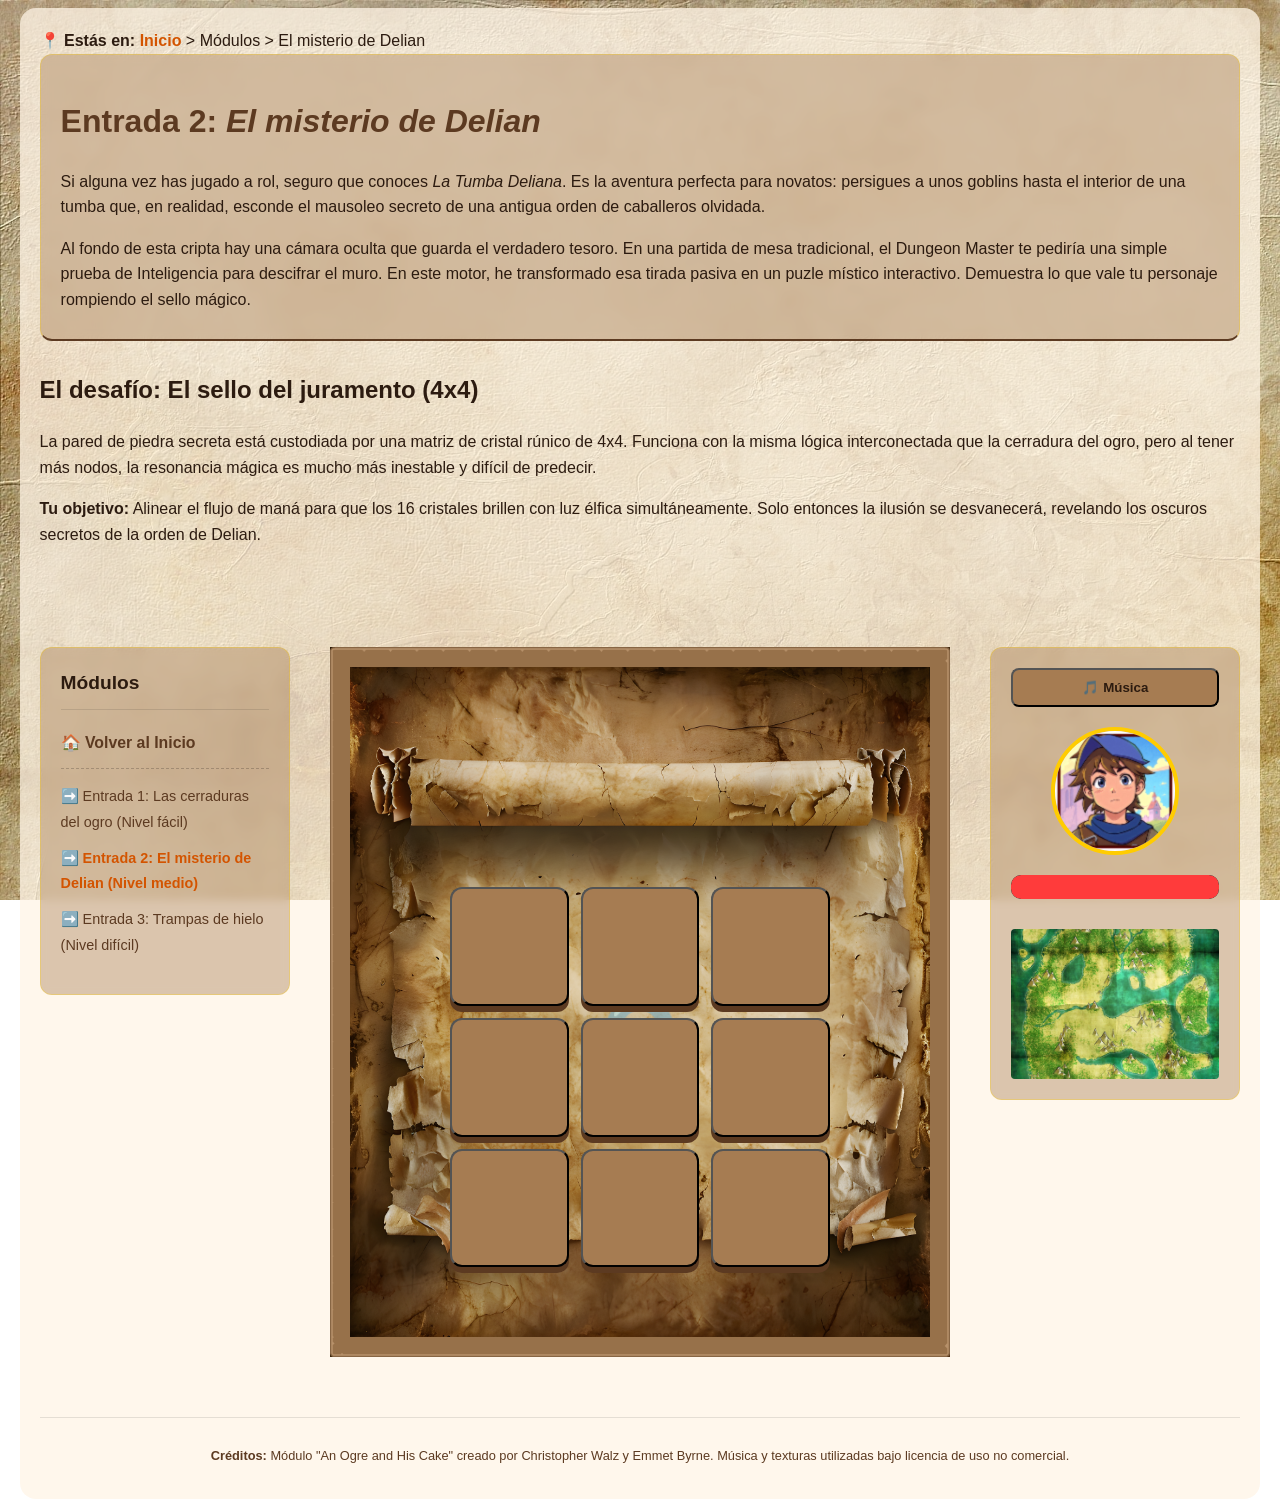
==== delian.html @ 37bf92f7 "Created delian.html and changed description for ogre.html" ====
<!DOCTYPE html>
<html lang="es">
<head>
    <meta charset="UTF-8">
    <meta name="viewport" content="width=device-width, initial-scale=1.0">
    <title>StoryWeaver - An Ogre and His Cake</title>
    <link rel="stylesheet" href="css/styles.css">
</head>
<body class="delian-theme">
    <main class="main-layout">
        
        <!-- HEADER AND TEXT FOR DELIAN.HTML -->
        <div class="meta-text">
            <nav aria-label="breadcrumbs" class="breadcrumbs">
                <strong>📍 Estás en:</strong> <a href="index.html">Inicio</a> > Módulos > El misterio de Delian
            </nav>
            
            <header class="modern-panel header-module">
                <h1 style="color: var(--color-dark-wood);">Entrada 2: <em>El misterio de Delian</em></h1>
                <p>Si alguna vez has jugado a rol, seguro que conoces <em>La Tumba Deliana</em>. Es la aventura perfecta para novatos: persigues a unos goblins hasta el interior de una tumba que, en realidad, esconde el mausoleo secreto de una antigua orden de caballeros olvidada.</p>
                <p>Al fondo de esta cripta hay una cámara oculta que guarda el verdadero tesoro. En una partida de mesa tradicional, el Dungeon Master te pediría una simple prueba de Inteligencia para descifrar el muro. En este motor, he transformado esa tirada pasiva en un puzle místico interactivo. Demuestra lo que vale tu personaje rompiendo el sello mágico.</p>
            </header>
            
            <section class="text-section">
                <h2>El desafío: El sello del juramento (4x4)</h2>
                <p>La pared de piedra secreta está custodiada por una matriz de cristal rúnico de 4x4. Funciona con la misma lógica interconectada que la cerradura del ogro, pero al tener más nodos, la resonancia mágica es mucho más inestable y difícil de predecir.</p>
                <p><strong>Tu objetivo:</strong> Alinear el flujo de maná para que los 16 cristales brillen con luz élfica simultáneamente. Solo entonces la ilusión se desvanecerá, revelando los oscuros secretos de la orden de Delian.</p>
            </section>   
        </div>
        
        <!-- SIDE NAVIGATION PANE -->
        <aside class="modern-panel">
            <section>
                <h3 style="margin-top: 0; font-size: 1.2em; border-bottom: 1px solid rgba(0,0,0,0.1); padding-bottom: 10px;">Módulos</h3>
                <ul style="list-style-type: none; padding: 0; font-size: 0.9em; line-height: 1.8;">
                    <li style="margin-bottom: 15px; padding-bottom: 10px; border-bottom: 1px dashed rgba(0,0,0,0.2);">
                        <a href="index.html" style="font-weight: bold; font-size: 1.1em;">🏠 Volver al Inicio</a>
                    </li>
                    <li style="margin-bottom: 10px;">
                        <a href="ogre.html">➡️ Entrada 1: Las cerraduras del ogro (Nivel fácil)</a>
                    </li>
                    <li style="margin-bottom: 10px;">
                        <a href="delian.html" class="active-menu">➡️ Entrada 2: El misterio de Delian (Nivel medio)</a>
                    </li>
                    <li>
                        <a href="frozen.html">➡️ Entrada 3: Trampas de hielo (Nivel difícil)</a>
                    </li>
                </ul>
            </section>
        </aside>

        <!-- BOARDGAME -->
        <article>
            <div id="game-interface">
                <div id="board-game"></div>
            </div>
        </article>

        <!-- HUD -->
        <aside id="game-hud" class="modern-panel"> 
            <div style="text-align: center; margin-bottom: 20px;">
                <button id="btn-music" class="btn-music" onclick="toggleMusic()">🎵 Música</button>
            </div>                       
            <div class="portrait">
                <img id="character-portrait" src="assets/normal-face.png" alt="Avatar">
            </div>
            <div class="life-bar-container">
                <div class="life-bar-fill" id="bar-life" style="width: 100%;"></div>
            </div>
            <div class="minimap-container">
                <img src="assets/minimap.jpg" alt="Minimap">
            </div>                
        </aside>
        <footer style="grid-column: 1 / -1; margin-top: 20px; text-align: center; font-size: 0.8em; color: var(--color-dark-wood); border-top: 1px solid rgba(0,0,0,0.1); padding-top: 15px;">
            <p><strong>Créditos:</strong> Módulo "An Ogre and His Cake" creado por Christopher Walz y Emmet Byrne. Música y texturas utilizadas bajo licencia de uso no comercial.</p>
        </footer>
    </main>

    <audio id="background-music" src="assets/kaazoom-embers-on-the-flagstone-seamless-loop-medieval-tavern-rpg-616137.mp3" loop></audio>
    <script src="js/engine.js"></script>
    <script src="js/ogre.js"></script>
    <script>
        startGame(3, 3, 'panels');
    </script>
</body>
</html>
---- css/styles.css ----
:root {--color-clear-wood: #a67c52; --color-dark-wood: #5c3a21; --color-accent: #ffcc00;}

.btn-game {
  background-color: var(--color-clear-wood);
  border-radius: 12px;
  box-shadow: 0px 6px 0px var(--color-dark-wood);
  aspect-ratio: 1 / 1;
  position: relative;
  z-index: 10;
}

.btn-game:active {
  transform: translateY(4px);
  box-shadow: 0px 2px 0px var(--color-dark-wood);
  position: relative; z-index: 10;
}

/* --- CHARACTER PORTRAIT --- */
.portrait img {
  border-radius: 50%;
  border: 4px solid var(--color-accent);
  width: 120px;
  display: block;
  margin: 0 auto;
}

/* --- LIFE BAR --- */
.life-bar-container {
  background-color: #2c2c2c;
  border-radius: 10px;
  width: 100%;
  height: 24px;
  margin-top: 20px;
  overflow: hidden;
}

.life-bar-fill {
  background-color: #ff3b3b;
  height: 100%;
  border-radius: 10px;
  transition: width 0.3s ease;
}

/* --- MINIMAP --- */
.minimap-container {
  display: flex;
  justify-content: center;
  align-items: center;
  margin-top: 30px;
  width: 100%;
  height: 200px;
  border: 6px solid var(--color-dark-wood);
  background-image: url('../assets/parchment.jpg');
  background-size: cover;
  border-radius: 8px;
}

.minimap-container img {
  width: 100%;
  height: 100%;
  object-fit: cover;
  border-radius: 4px;
}

body {
    background-image: url('../assets/parchment.jpg');
    background-size: cover;
    background-attachment: fixed;
    font-family: 'Segoe UI', Roboto, Helvetica, Arial, sans-serif;
    line-height: 1.6;
    color: #2c1b10;
  }

.main-layout {
    display: grid;
    grid-template-columns: 250px 1fr 250px;
    gap: 40px;
    max-width: 1300px;
    width: 95%;
    margin: 0 auto;
    padding: 20px;
    align-items: start;
    background-color: rgba(255, 245, 230, 0.75);
    border-radius: 16px; 
  }

#game-interface {
    background-image: url('../assets/parchment1.png');
    background-size: 100% 100%;
    border: 20px solid transparent;
    border-image: url('../assets/frame_wood.png') 30 round;
    padding: 220px 70px 70px 70px;
    display: flex;
    justify-content: center;
    align-items: start;
    width: 100%;
    box-sizing:border-box;
}

#board-game {
    display: grid;
    gap: 12px;
    width: 100%;
    max-width: 380px;
    margin: 0 auto;
    position: relative; /* AÑADIDO PARA EL CANDADO */
}

#board-game::before {
    content: "🔒";
    position: absolute;
    top: 45%;
    left: 50%;
    transform: translate(-50%, -50%);
    font-size: 8rem;
    opacity: 0.7;
    z-index: 0;
    pointer-events: none;
}

.victory-message {
    display: flex;
    flex-direction: column;
    justify-content: center;
    align-items: center;
    text-align: center;
    height: 100%;
    grid-column: 1 / -1;
    color: var(--color-dark-wood);
    animation: appear 0.5s ease;
    background-color: rgba(255, 245, 230, 0.9);
    padding: 30px;
    border-radius: 12px;
    box-shadow: 0 4px 15px rgba(0,0,0,0.2);
}

.defeat-message h2, .defeat-message p {
    color: #8b0000;
}

@keyframes appear {
    from { opacity: 0; transform: scale(0.9); }
    to { opacity: 1; transform: scale(1); }
}

.magic-sparks {
    position: fixed;
    width: 8px;
    height: 8px;
    background-color: var(--color-accent);
    border-radius: 50%;
    box-shadow: 0 0 10px var(--color-accent), 0 0 20px #fff;
    pointer-events: none;
    z-index: 9999;
    animation: flotar 2s ease-in-out forwards;
}

@keyframes float {
    0% { transform: translateY(0) scale(1); opacity: 1; }
    100% { transform: translateY(-150px) scale(0); opacity: 0; }
}

#game-hud .minimap-container {
    height: 150px;
    background: none;
    border: none;
}

.modern-panel {
    background-color: rgba(166, 124, 82, 0.4);
    color: #2c1b10;
    backdrop-filter: blur(5px);
    border-radius: 12px;
    padding: 20px;
    border: 1px solid rgba(255, 204, 0, 0.3);
}

.light-up-cell {
    background-color: var(--color-accent) !important;
    box-shadow: 0px 0px 20px var(--color-accent) !important;
    transform: scale(0.95);
}

.meta-text {
  grid-column: 1 / -1;
  margin-bottom: 20px;
}

.shake-damage {
    animation: shake 0.4s cubic-bezier(.36,.07,.19,.97) both;
    filter: sepia(1) hue-rotate(310deg) saturate(3) brightness(0.8); /* Tiñe el pergamino de rojo sangre */
}

@keyframes shake {
    10%, 90% { transform: translate3d(-2px, 0, 0); }
    20%, 80% { transform: translate3d(4px, 0, 0); }
    30%, 50%, 70% { transform: translate3d(-6px, 0, 0); }
    40%, 60% { transform: translate3d(6px, 0, 0); }
}

/* --- RESPONSIVE WEB ADAPTATION --- */
@media (max-width: 900px) {
    .main-layout {
        grid-template-columns: 1fr; 
        gap: 20px;
    }

    #game-interface {
        padding: 120px 30px 40px 30px; 
    }

    #board-game {
        max-width: 100%; 
    }
}

/* --- SIDE NAVIGATION PANE STYLES --- */
.modern-panel ul a {
    color: var(--color-dark-wood);
    text-decoration: none;
    transition: color 0.2s;
}

.modern-panel ul a:hover {
    color: #d35400;
}

a.active-menu {
    color: #d35400 !important;
    font-weight: bold;
}

/* --- STRUCTURE AND TEXT STYLES --- */
.header-module {
    margin-bottom: 30px; 
    border-bottom: 2px solid var(--color-dark-wood); 
    padding-bottom: 10px;
}

/* --- BREADCRUMBS --- */
.breadcrums {
    margin-bottom: 20px; 
    font-size: 0.9em; 
    color: var(--color-dark-wood);
}

.breadcrumbs a {
    color: #d35400;
    text-decoration: none;
    font-weight: bold;
    transition: color 0.2s;
}

.breadcrumbs a:hover {
    color: var(--color-dark-wood);
    text-decoration: underline;
}

.text-section {
    margin-bottom: 40px;
}

/* --- MUSIC BUTTON --- */
.btn-music {
    padding: 10px; 
    width: 100%; 
    font-weight: bold; 
    cursor: pointer; 
    color: #2c1b10; 
    background-color: var(--color-clear-wood); 
    border-radius: 8px;
}

body.ogre-theme {
    background-image: url('../assets/parchment.jpg'); 
}

body.ogre-theme #board-game::before { 
    content: "🔒" !important; 
    opacity: 0.15 !important;
}

#board-game.victory::before,
#board-game.defeat::before {
    display: none !important;
}

body.ogre-theme #board-game.victory .victory-message::before { 
    content: "🎂"; 
    font-size: 4rem;
    margin-bottom: 10px;
    display: block;
}

body.ogre-theme #board-game.defeat .victory-message::before { 
    content: "💀"; 
    font-size: 4rem;
    margin-bottom: 10px;
    display: block;
}


btn-restart {
    aspect-ratio: auto; 
    width: 200px;
    padding: 12px;
    margin-top: 20px;
    font-size: 1.1em;
    color: #2c1b10;
}

/* --- RESTART BUTTON --- */
.btn-restart {
    aspect-ratio: auto !important; 
    width: 220px !important;
    padding: 15px !important;
    margin: 25px auto 0 auto !important;
    font-size: 1.2em !important;
    color: #fff !important;
    background-color: #2c1b10 !important;
    display: block;
}

/* --- MODULE COVER IMAGE --- */
.module-cover-container {
    margin-top: 30px;
    border-top: 1px dashed rgba(0,0,0,0.2);
    padding-top: 20px;
    text-align: center;
}

.cover-module {
    max-width: 100%;
    height: auto;
    opacity: 0.9;
    mix-blend-mode: multiply;
    border-radius: 8px;
    filter: contrast(1.1) sepia(0.2);
}
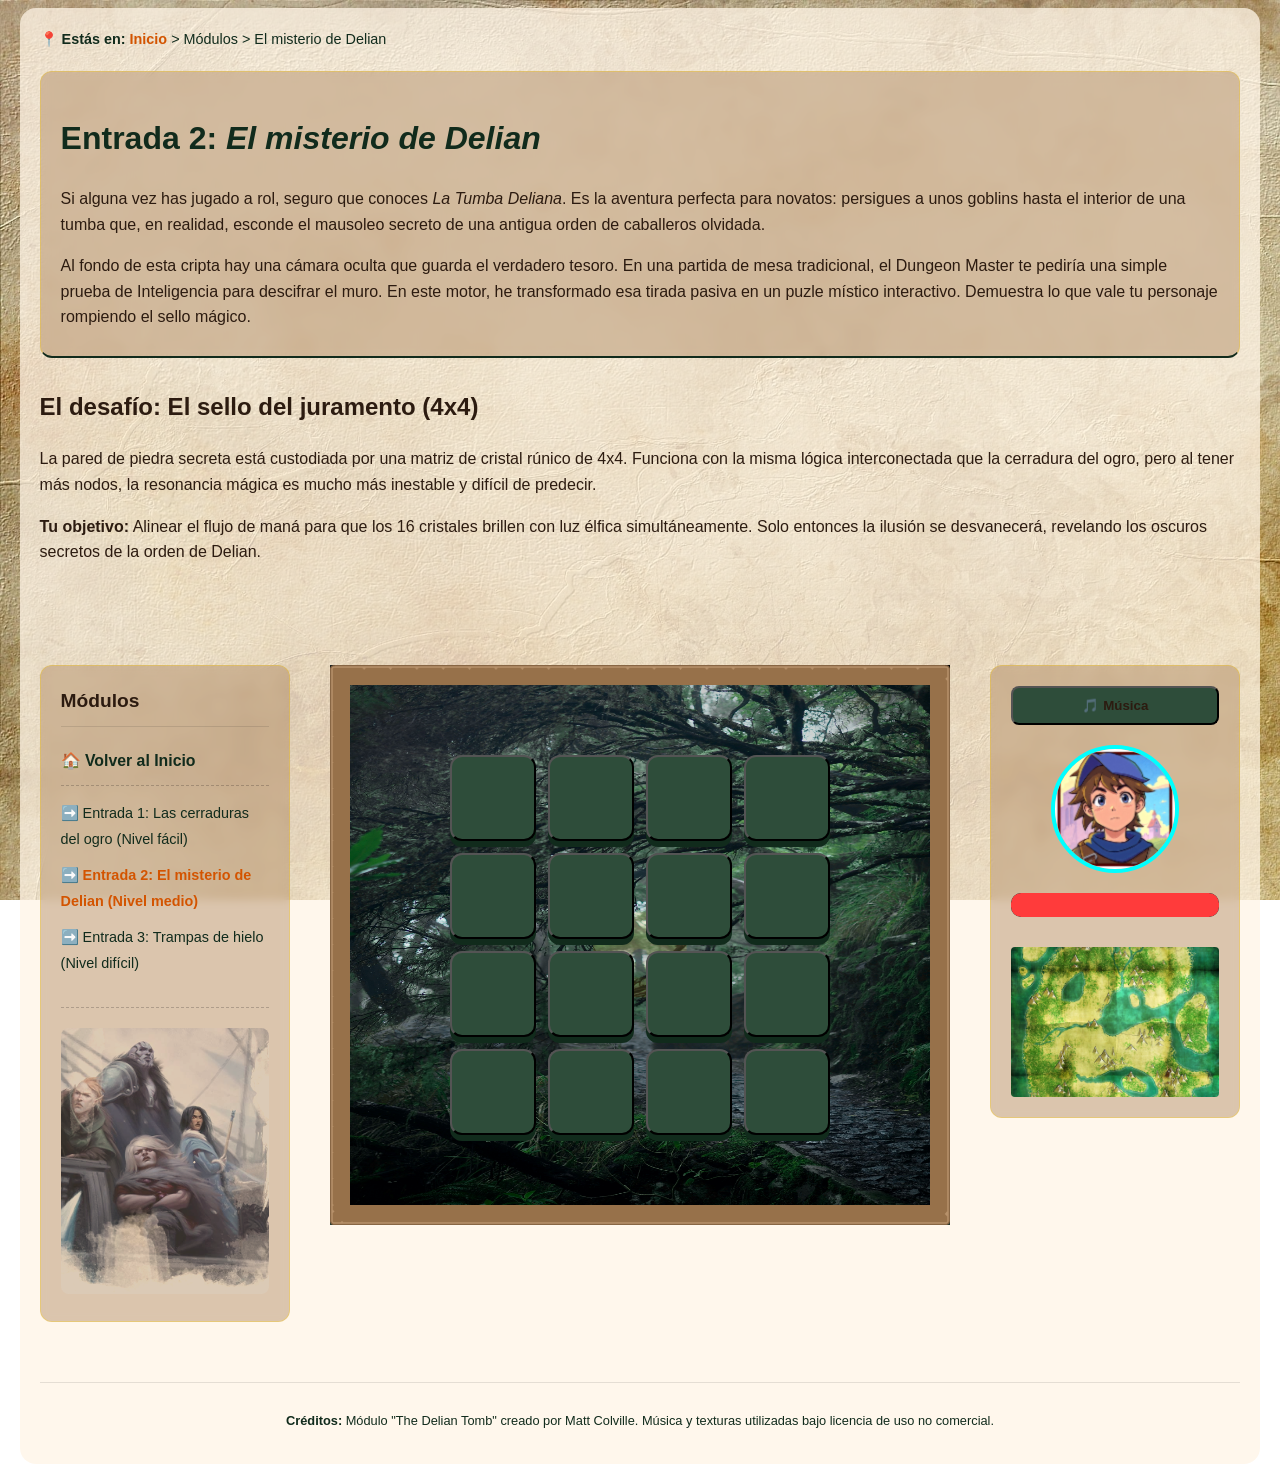
==== commit 9a2ea551: "fix: correct asset paths, restore navigation, and implement dynamic game-over narrative" ====
--- a/delian.html
+++ b/delian.html
@@ -47,6 +47,9 @@
                     </li>
                 </ul>
             </section>
+        <div class="module-cover-container">
+                <img src="assets/covers/delian_cover.png" alt="El misterio de Delian" class="cover-module">
+            </div>
         </aside>
 
         <!-- BOARDGAME -->
@@ -72,15 +75,15 @@
             </div>                
         </aside>
         <footer style="grid-column: 1 / -1; margin-top: 20px; text-align: center; font-size: 0.8em; color: var(--color-dark-wood); border-top: 1px solid rgba(0,0,0,0.1); padding-top: 15px;">
-            <p><strong>Créditos:</strong> Módulo "An Ogre and His Cake" creado por Christopher Walz y Emmet Byrne. Música y texturas utilizadas bajo licencia de uso no comercial.</p>
+            <p><strong>Créditos:</strong> Módulo "The Delian Tomb" creado por Matt Colville. Música y texturas utilizadas bajo licencia de uso no comercial.</p>
         </footer>
     </main>
 
-    <audio id="background-music" src="assets/kaazoom-embers-on-the-flagstone-seamless-loop-medieval-tavern-rpg-616137.mp3" loop></audio>
+    <audio id="background-music" src="assets/audio/u_yqr2col71w-cold-112855.mp3" loop></audio>
     <script src="js/engine.js"></script>
-    <script src="js/ogre.js"></script>
+    <script src="js/delian.js"></script>
     <script>
-        startGame(3, 3, 'panels');
+        startGame(4, 4, 'panels');
     </script>
 </body>
 </html>
--- a/css/styles.css
+++ b/css/styles.css
@@ -50,7 +50,7 @@
   width: 100%;
   height: 200px;
   border: 6px solid var(--color-dark-wood);
-  background-image: url('../assets/parchment.jpg');
+  background-image: url('../assets/backgrounds/parchment.jpg');
   background-size: cover;
   border-radius: 8px;
 }
@@ -63,7 +63,7 @@
 }
 
 body {
-    background-image: url('../assets/parchment.jpg');
+    background-image: url('../assets/backgrounds/parchment.jpg');
     background-size: cover;
     background-attachment: fixed;
     font-family: 'Segoe UI', Roboto, Helvetica, Arial, sans-serif;
@@ -85,10 +85,10 @@
   }
 
 #game-interface {
-    background-image: url('../assets/parchment1.png');
+    background-image: url('../assets/backgrounds/parchment1.png');
     background-size: 100% 100%;
     border: 20px solid transparent;
-    border-image: url('../assets/frame_wood.png') 30 round;
+    border-image: url('../assets/ui/frame_wood.png') 30 round;
     padding: 220px 70px 70px 70px;
     display: flex;
     justify-content: center;
@@ -238,7 +238,7 @@
 }
 
 /* --- BREADCRUMBS --- */
-.breadcrums {
+.breadcrumbs {
     margin-bottom: 20px; 
     font-size: 0.9em; 
     color: var(--color-dark-wood);
@@ -272,7 +272,7 @@
 }
 
 body.ogre-theme {
-    background-image: url('../assets/parchment.jpg'); 
+    background-image: url('../assets/backgrounds/parchment.jpg'); 
 }
 
 body.ogre-theme #board-game::before { 
@@ -299,15 +299,6 @@
     display: block;
 }
 
-
-btn-restart {
-    aspect-ratio: auto; 
-    width: 200px;
-    padding: 12px;
-    margin-top: 20px;
-    font-size: 1.1em;
-    color: #2c1b10;
-}
 
 /* --- RESTART BUTTON --- */
 .btn-restart {
@@ -336,4 +327,25 @@
     mix-blend-mode: multiply;
     border-radius: 8px;
     filter: contrast(1.1) sepia(0.2);
+}
+
+/* --- DELIAN THEME --- */
+body.delian-theme { 
+    background-image: url('../assets/backgrounds/parchment.jpg'); 
+    --color-clear-wood: #2e4d3a; 
+    --color-dark-wood: #112b1c; 
+    --color-accent: #00ffff; 
+} 
+body.delian-theme #board-game::before { content: "🔒" !important; opacity: 0.15 !important; }
+body.delian-theme #board-game.victory .victory-message::before { content: "💎"; font-size: 4rem; margin-bottom: 10px; display: block; }
+body.delian-theme #board-game.defeat .victory-message::before { content: "💀"; font-size: 4rem; margin-bottom: 10px; display: block; }
+
+body.delian-theme #game-interface {
+    background-image: url('../assets/backgrounds/delian_background.jpg');
+    padding: 70px; 
+}
+
+body.frozen-theme #game-interface {
+    background-image: url('../assets/backgrounds/frozen_background.jpg');
+    padding: 70px;
 }
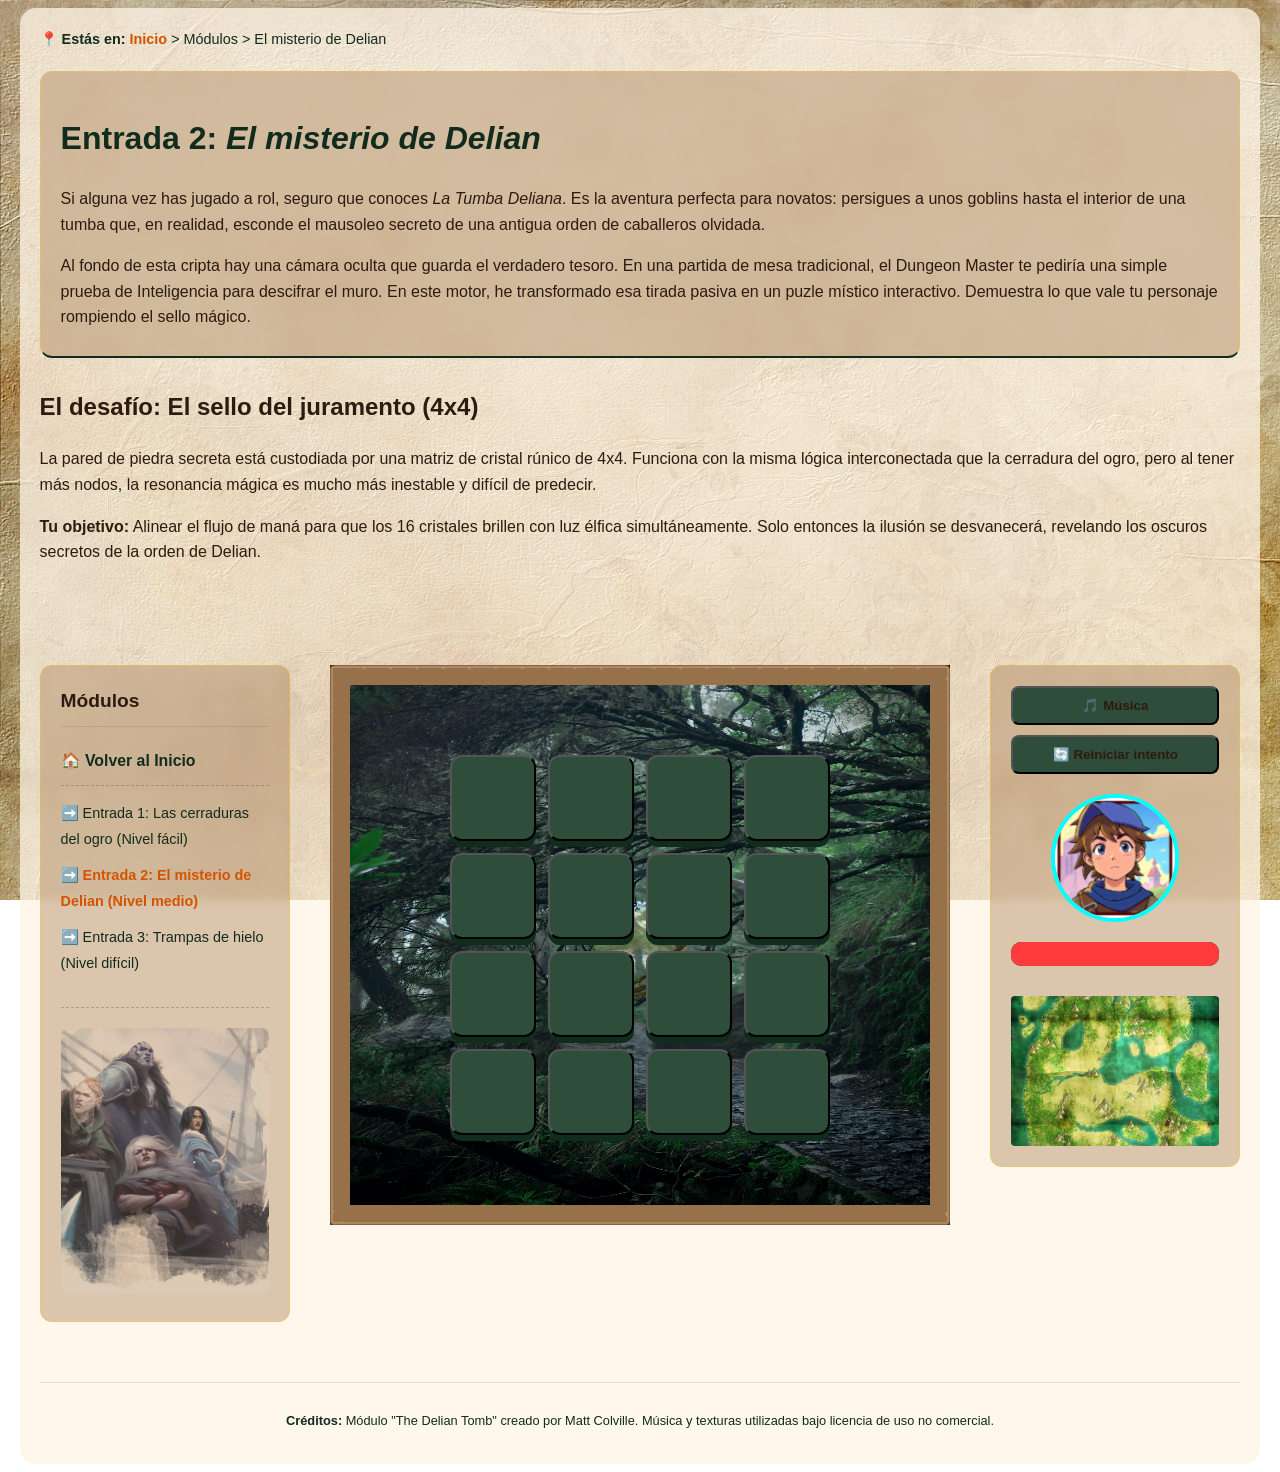
==== commit 82842225: "feat: created new restart game button and decoupled music from game status" ====
--- a/delian.html
+++ b/delian.html
@@ -1,37 +1,50 @@
 <!DOCTYPE html>
 <html lang="es">
+
 <head>
     <meta charset="UTF-8">
     <meta name="viewport" content="width=device-width, initial-scale=1.0">
-    <title>StoryWeaver - An Ogre and His Cake</title>
+    <title>StoryWeaver - El misterio de Delian</title>
     <link rel="stylesheet" href="css/styles.css">
 </head>
+
 <body class="delian-theme">
     <main class="main-layout">
-        
+
         <!-- HEADER AND TEXT FOR DELIAN.HTML -->
         <div class="meta-text">
             <nav aria-label="breadcrumbs" class="breadcrumbs">
                 <strong>📍 Estás en:</strong> <a href="index.html">Inicio</a> > Módulos > El misterio de Delian
             </nav>
-            
+
             <header class="modern-panel header-module">
                 <h1 style="color: var(--color-dark-wood);">Entrada 2: <em>El misterio de Delian</em></h1>
-                <p>Si alguna vez has jugado a rol, seguro que conoces <em>La Tumba Deliana</em>. Es la aventura perfecta para novatos: persigues a unos goblins hasta el interior de una tumba que, en realidad, esconde el mausoleo secreto de una antigua orden de caballeros olvidada.</p>
-                <p>Al fondo de esta cripta hay una cámara oculta que guarda el verdadero tesoro. En una partida de mesa tradicional, el Dungeon Master te pediría una simple prueba de Inteligencia para descifrar el muro. En este motor, he transformado esa tirada pasiva en un puzle místico interactivo. Demuestra lo que vale tu personaje rompiendo el sello mágico.</p>
+                <p>Si alguna vez has jugado a rol, seguro que conoces <em>La Tumba Deliana</em>. Es la aventura perfecta
+                    para novatos: persigues a unos goblins hasta el interior de una tumba que, en realidad, esconde el
+                    mausoleo secreto de una antigua orden de caballeros olvidada.</p>
+                <p>Al fondo de esta cripta hay una cámara oculta que guarda el verdadero tesoro. En una partida de mesa
+                    tradicional, el Dungeon Master te pediría una simple prueba de Inteligencia para descifrar el muro.
+                    En este motor, he transformado esa tirada pasiva en un puzle místico interactivo. Demuestra lo que
+                    vale tu personaje rompiendo el sello mágico.</p>
             </header>
-            
+
             <section class="text-section">
                 <h2>El desafío: El sello del juramento (4x4)</h2>
-                <p>La pared de piedra secreta está custodiada por una matriz de cristal rúnico de 4x4. Funciona con la misma lógica interconectada que la cerradura del ogro, pero al tener más nodos, la resonancia mágica es mucho más inestable y difícil de predecir.</p>
-                <p><strong>Tu objetivo:</strong> Alinear el flujo de maná para que los 16 cristales brillen con luz élfica simultáneamente. Solo entonces la ilusión se desvanecerá, revelando los oscuros secretos de la orden de Delian.</p>
-            </section>   
+                <p>La pared de piedra secreta está custodiada por una matriz de cristal rúnico de 4x4. Funciona con la
+                    misma lógica interconectada que la cerradura del ogro, pero al tener más nodos, la resonancia mágica
+                    es mucho más inestable y difícil de predecir.</p>
+                <p><strong>Tu objetivo:</strong> Alinear el flujo de maná para que los 16 cristales brillen con luz
+                    élfica simultáneamente. Solo entonces la ilusión se desvanecerá, revelando los oscuros secretos de
+                    la orden de Delian.</p>
+            </section>
         </div>
-        
+
         <!-- SIDE NAVIGATION PANE -->
         <aside class="modern-panel">
             <section>
-                <h3 style="margin-top: 0; font-size: 1.2em; border-bottom: 1px solid rgba(0,0,0,0.1); padding-bottom: 10px;">Módulos</h3>
+                <h3
+                    style="margin-top: 0; font-size: 1.2em; border-bottom: 1px solid rgba(0,0,0,0.1); padding-bottom: 10px;">
+                    Módulos</h3>
                 <ul style="list-style-type: none; padding: 0; font-size: 0.9em; line-height: 1.8;">
                     <li style="margin-bottom: 15px; padding-bottom: 10px; border-bottom: 1px dashed rgba(0,0,0,0.2);">
                         <a href="index.html" style="font-weight: bold; font-size: 1.1em;">🏠 Volver al Inicio</a>
@@ -47,7 +60,7 @@
                     </li>
                 </ul>
             </section>
-        <div class="module-cover-container">
+            <div class="module-cover-container">
                 <img src="assets/covers/delian_cover.png" alt="El misterio de Delian" class="cover-module">
             </div>
         </aside>
@@ -60,10 +73,12 @@
         </article>
 
         <!-- HUD -->
-        <aside id="game-hud" class="modern-panel"> 
+        <aside id="game-hud" class="modern-panel">
             <div style="text-align: center; margin-bottom: 20px;">
                 <button id="btn-music" class="btn-music" onclick="toggleMusic()">🎵 Música</button>
-            </div>                       
+                <button id="btn-reset" class="btn-music" onclick="restartGame()" style="margin-top: 10px;">🔄 Reiniciar
+                    intento</button>
+            </div>
             <div class="portrait">
                 <img id="character-portrait" src="assets/normal-face.png" alt="Avatar">
             </div>
@@ -72,10 +87,12 @@
             </div>
             <div class="minimap-container">
                 <img src="assets/minimap.jpg" alt="Minimap">
-            </div>                
+            </div>
         </aside>
-        <footer style="grid-column: 1 / -1; margin-top: 20px; text-align: center; font-size: 0.8em; color: var(--color-dark-wood); border-top: 1px solid rgba(0,0,0,0.1); padding-top: 15px;">
-            <p><strong>Créditos:</strong> Módulo "The Delian Tomb" creado por Matt Colville. Música y texturas utilizadas bajo licencia de uso no comercial.</p>
+        <footer
+            style="grid-column: 1 / -1; margin-top: 20px; text-align: center; font-size: 0.8em; color: var(--color-dark-wood); border-top: 1px solid rgba(0,0,0,0.1); padding-top: 15px;">
+            <p><strong>Créditos:</strong> Módulo "The Delian Tomb" creado por Matt Colville. Música y texturas
+                utilizadas bajo licencia de uso no comercial.</p>
         </footer>
     </main>
 
@@ -86,4 +103,5 @@
         startGame(4, 4, 'panels');
     </script>
 </body>
+
 </html>
--- a/css/styles.css
+++ b/css/styles.css
@@ -1,65 +1,70 @@
-:root {--color-clear-wood: #a67c52; --color-dark-wood: #5c3a21; --color-accent: #ffcc00;}
+:root {
+    --color-clear-wood: #a67c52;
+    --color-dark-wood: #5c3a21;
+    --color-accent: #ffcc00;
+}
 
 .btn-game {
-  background-color: var(--color-clear-wood);
-  border-radius: 12px;
-  box-shadow: 0px 6px 0px var(--color-dark-wood);
-  aspect-ratio: 1 / 1;
-  position: relative;
-  z-index: 10;
+    background-color: var(--color-clear-wood);
+    border-radius: 12px;
+    box-shadow: 0px 6px 0px var(--color-dark-wood);
+    aspect-ratio: 1 / 1;
+    position: relative;
+    z-index: 10;
 }
 
 .btn-game:active {
-  transform: translateY(4px);
-  box-shadow: 0px 2px 0px var(--color-dark-wood);
-  position: relative; z-index: 10;
+    transform: translateY(4px);
+    box-shadow: 0px 2px 0px var(--color-dark-wood);
+    position: relative;
+    z-index: 10;
 }
 
 /* --- CHARACTER PORTRAIT --- */
 .portrait img {
-  border-radius: 50%;
-  border: 4px solid var(--color-accent);
-  width: 120px;
-  display: block;
-  margin: 0 auto;
+    border-radius: 50%;
+    border: 4px solid var(--color-accent);
+    width: 120px;
+    display: block;
+    margin: 0 auto;
 }
 
 /* --- LIFE BAR --- */
 .life-bar-container {
-  background-color: #2c2c2c;
-  border-radius: 10px;
-  width: 100%;
-  height: 24px;
-  margin-top: 20px;
-  overflow: hidden;
+    background-color: #2c2c2c;
+    border-radius: 10px;
+    width: 100%;
+    height: 24px;
+    margin-top: 20px;
+    overflow: hidden;
 }
 
 .life-bar-fill {
-  background-color: #ff3b3b;
-  height: 100%;
-  border-radius: 10px;
-  transition: width 0.3s ease;
+    background-color: #ff3b3b;
+    height: 100%;
+    border-radius: 10px;
+    transition: width 0.3s ease;
 }
 
 /* --- MINIMAP --- */
 .minimap-container {
-  display: flex;
-  justify-content: center;
-  align-items: center;
-  margin-top: 30px;
-  width: 100%;
-  height: 200px;
-  border: 6px solid var(--color-dark-wood);
-  background-image: url('../assets/backgrounds/parchment.jpg');
-  background-size: cover;
-  border-radius: 8px;
+    display: flex;
+    justify-content: center;
+    align-items: center;
+    margin-top: 30px;
+    width: 100%;
+    height: 200px;
+    border: 6px solid var(--color-dark-wood);
+    background-image: url('../assets/backgrounds/parchment.jpg');
+    background-size: cover;
+    border-radius: 8px;
 }
 
 .minimap-container img {
-  width: 100%;
-  height: 100%;
-  object-fit: cover;
-  border-radius: 4px;
+    width: 100%;
+    height: 100%;
+    object-fit: cover;
+    border-radius: 4px;
 }
 
 body {
@@ -69,7 +74,7 @@
     font-family: 'Segoe UI', Roboto, Helvetica, Arial, sans-serif;
     line-height: 1.6;
     color: #2c1b10;
-  }
+}
 
 .main-layout {
     display: grid;
@@ -81,8 +86,8 @@
     padding: 20px;
     align-items: start;
     background-color: rgba(255, 245, 230, 0.75);
-    border-radius: 16px; 
-  }
+    border-radius: 16px;
+}
 
 #game-interface {
     background-image: url('../assets/backgrounds/parchment1.png');
@@ -94,7 +99,7 @@
     justify-content: center;
     align-items: start;
     width: 100%;
-    box-sizing:border-box;
+    box-sizing: border-box;
 }
 
 #board-game {
@@ -103,7 +108,8 @@
     width: 100%;
     max-width: 380px;
     margin: 0 auto;
-    position: relative; /* AÑADIDO PARA EL CANDADO */
+    position: relative;
+    /* AÑADIDO PARA EL CANDADO */
 }
 
 #board-game::before {
@@ -131,16 +137,24 @@
     background-color: rgba(255, 245, 230, 0.9);
     padding: 30px;
     border-radius: 12px;
-    box-shadow: 0 4px 15px rgba(0,0,0,0.2);
-}
-
-.defeat-message h2, .defeat-message p {
+    box-shadow: 0 4px 15px rgba(0, 0, 0, 0.2);
+}
+
+.defeat-message h2,
+.defeat-message p {
     color: #8b0000;
 }
 
 @keyframes appear {
-    from { opacity: 0; transform: scale(0.9); }
-    to { opacity: 1; transform: scale(1); }
+    from {
+        opacity: 0;
+        transform: scale(0.9);
+    }
+
+    to {
+        opacity: 1;
+        transform: scale(1);
+    }
 }
 
 .magic-sparks {
@@ -152,12 +166,19 @@
     box-shadow: 0 0 10px var(--color-accent), 0 0 20px #fff;
     pointer-events: none;
     z-index: 9999;
-    animation: flotar 2s ease-in-out forwards;
+    animation: float 2s ease-in-out forwards;
 }
 
 @keyframes float {
-    0% { transform: translateY(0) scale(1); opacity: 1; }
-    100% { transform: translateY(-150px) scale(0); opacity: 0; }
+    0% {
+        transform: translateY(0) scale(1);
+        opacity: 1;
+    }
+
+    100% {
+        transform: translateY(-150px) scale(0);
+        opacity: 0;
+    }
 }
 
 #game-hud .minimap-container {
@@ -182,35 +203,53 @@
 }
 
 .meta-text {
-  grid-column: 1 / -1;
-  margin-bottom: 20px;
+    grid-column: 1 / -1;
+    margin-bottom: 20px;
 }
 
 .shake-damage {
-    animation: shake 0.4s cubic-bezier(.36,.07,.19,.97) both;
-    filter: sepia(1) hue-rotate(310deg) saturate(3) brightness(0.8); /* Tiñe el pergamino de rojo sangre */
+    animation: shake 0.4s cubic-bezier(.36, .07, .19, .97) both;
+    filter: sepia(1) hue-rotate(310deg) saturate(3) brightness(0.8);
+    /* Tiñe el pergamino de rojo sangre */
 }
 
 @keyframes shake {
-    10%, 90% { transform: translate3d(-2px, 0, 0); }
-    20%, 80% { transform: translate3d(4px, 0, 0); }
-    30%, 50%, 70% { transform: translate3d(-6px, 0, 0); }
-    40%, 60% { transform: translate3d(6px, 0, 0); }
+
+    10%,
+    90% {
+        transform: translate3d(-2px, 0, 0);
+    }
+
+    20%,
+    80% {
+        transform: translate3d(4px, 0, 0);
+    }
+
+    30%,
+    50%,
+    70% {
+        transform: translate3d(-6px, 0, 0);
+    }
+
+    40%,
+    60% {
+        transform: translate3d(6px, 0, 0);
+    }
 }
 
 /* --- RESPONSIVE WEB ADAPTATION --- */
 @media (max-width: 900px) {
     .main-layout {
-        grid-template-columns: 1fr; 
+        grid-template-columns: 1fr;
         gap: 20px;
     }
 
     #game-interface {
-        padding: 120px 30px 40px 30px; 
+        padding: 120px 30px 40px 30px;
     }
 
     #board-game {
-        max-width: 100%; 
+        max-width: 100%;
     }
 }
 
@@ -232,15 +271,15 @@
 
 /* --- STRUCTURE AND TEXT STYLES --- */
 .header-module {
-    margin-bottom: 30px; 
-    border-bottom: 2px solid var(--color-dark-wood); 
+    margin-bottom: 30px;
+    border-bottom: 2px solid var(--color-dark-wood);
     padding-bottom: 10px;
 }
 
 /* --- BREADCRUMBS --- */
 .breadcrumbs {
-    margin-bottom: 20px; 
-    font-size: 0.9em; 
+    margin-bottom: 20px;
+    font-size: 0.9em;
     color: var(--color-dark-wood);
 }
 
@@ -262,21 +301,21 @@
 
 /* --- MUSIC BUTTON --- */
 .btn-music {
-    padding: 10px; 
-    width: 100%; 
-    font-weight: bold; 
-    cursor: pointer; 
-    color: #2c1b10; 
-    background-color: var(--color-clear-wood); 
+    padding: 10px;
+    width: 100%;
+    font-weight: bold;
+    cursor: pointer;
+    color: #2c1b10;
+    background-color: var(--color-clear-wood);
     border-radius: 8px;
 }
 
 body.ogre-theme {
-    background-image: url('../assets/backgrounds/parchment.jpg'); 
-}
-
-body.ogre-theme #board-game::before { 
-    content: "🔒" !important; 
+    background-image: url('../assets/backgrounds/parchment.jpg');
+}
+
+body.ogre-theme #board-game::before {
+    content: "🔒" !important;
     opacity: 0.15 !important;
 }
 
@@ -285,15 +324,15 @@
     display: none !important;
 }
 
-body.ogre-theme #board-game.victory .victory-message::before { 
-    content: "🎂"; 
-    font-size: 4rem;
-    margin-bottom: 10px;
-    display: block;
-}
-
-body.ogre-theme #board-game.defeat .victory-message::before { 
-    content: "💀"; 
+body.ogre-theme #board-game.victory .victory-message::before {
+    content: "🎂";
+    font-size: 4rem;
+    margin-bottom: 10px;
+    display: block;
+}
+
+body.ogre-theme #board-game.defeat .victory-message::before {
+    content: "💀";
     font-size: 4rem;
     margin-bottom: 10px;
     display: block;
@@ -302,7 +341,7 @@
 
 /* --- RESTART BUTTON --- */
 .btn-restart {
-    aspect-ratio: auto !important; 
+    aspect-ratio: auto !important;
     width: 220px !important;
     padding: 15px !important;
     margin: 25px auto 0 auto !important;
@@ -315,7 +354,7 @@
 /* --- MODULE COVER IMAGE --- */
 .module-cover-container {
     margin-top: 30px;
-    border-top: 1px dashed rgba(0,0,0,0.2);
+    border-top: 1px dashed rgba(0, 0, 0, 0.2);
     padding-top: 20px;
     text-align: center;
 }
@@ -330,22 +369,69 @@
 }
 
 /* --- DELIAN THEME --- */
-body.delian-theme { 
-    background-image: url('../assets/backgrounds/parchment.jpg'); 
-    --color-clear-wood: #2e4d3a; 
-    --color-dark-wood: #112b1c; 
-    --color-accent: #00ffff; 
-} 
-body.delian-theme #board-game::before { content: "🔒" !important; opacity: 0.15 !important; }
-body.delian-theme #board-game.victory .victory-message::before { content: "💎"; font-size: 4rem; margin-bottom: 10px; display: block; }
-body.delian-theme #board-game.defeat .victory-message::before { content: "💀"; font-size: 4rem; margin-bottom: 10px; display: block; }
+body.delian-theme {
+    background-image: url('../assets/backgrounds/parchment.jpg');
+    --color-clear-wood: #2e4d3a;
+    --color-dark-wood: #112b1c;
+    --color-accent: #00ffff;
+}
+
+body.delian-theme #board-game::before {
+    content: "🔒" !important;
+    opacity: 0.15 !important;
+}
+
+body.delian-theme #board-game.victory .victory-message::before {
+    content: "💎";
+    font-size: 4rem;
+    margin-bottom: 10px;
+    display: block;
+}
+
+body.delian-theme #board-game.defeat .victory-message::before {
+    content: "💀";
+    font-size: 4rem;
+    margin-bottom: 10px;
+    display: block;
+}
 
 body.delian-theme #game-interface {
     background-image: url('../assets/backgrounds/delian_background.jpg');
-    padding: 70px; 
+    padding: 70px;
+}
+
+body.frozen-theme {
+    --color-clear-wood: #3b5975;
+    --color-dark-wood: #1b2e40;
+    --color-accent: #a8e6ff;
+}
+
+body.frozen-theme #board-game::before {
+    content: "❄️" !important;
+    opacity: 0.15 !important;
+}
+
+body.frozen-theme #board-game.victory .victory-message::before {
+    content: "❄️";
+    font-size: 4rem;
+    margin-bottom: 10px;
+    display: block;
+}
+
+body.frozen-theme #board-game.defeat .victory-message::before {
+    content: "💀";
+    font-size: 4rem;
+    margin-bottom: 10px;
+    display: block;
+
 }
 
 body.frozen-theme #game-interface {
     background-image: url('../assets/backgrounds/frozen_background.jpg');
     padding: 70px;
+}
+
+.frozen-theme .avatar-frozen {
+    filter: grayscale(100%) sepia(100%) hue-rotate(180deg) saturate(300%) brightness(0.8);
+    transition: filter 0.5s ease;
 }
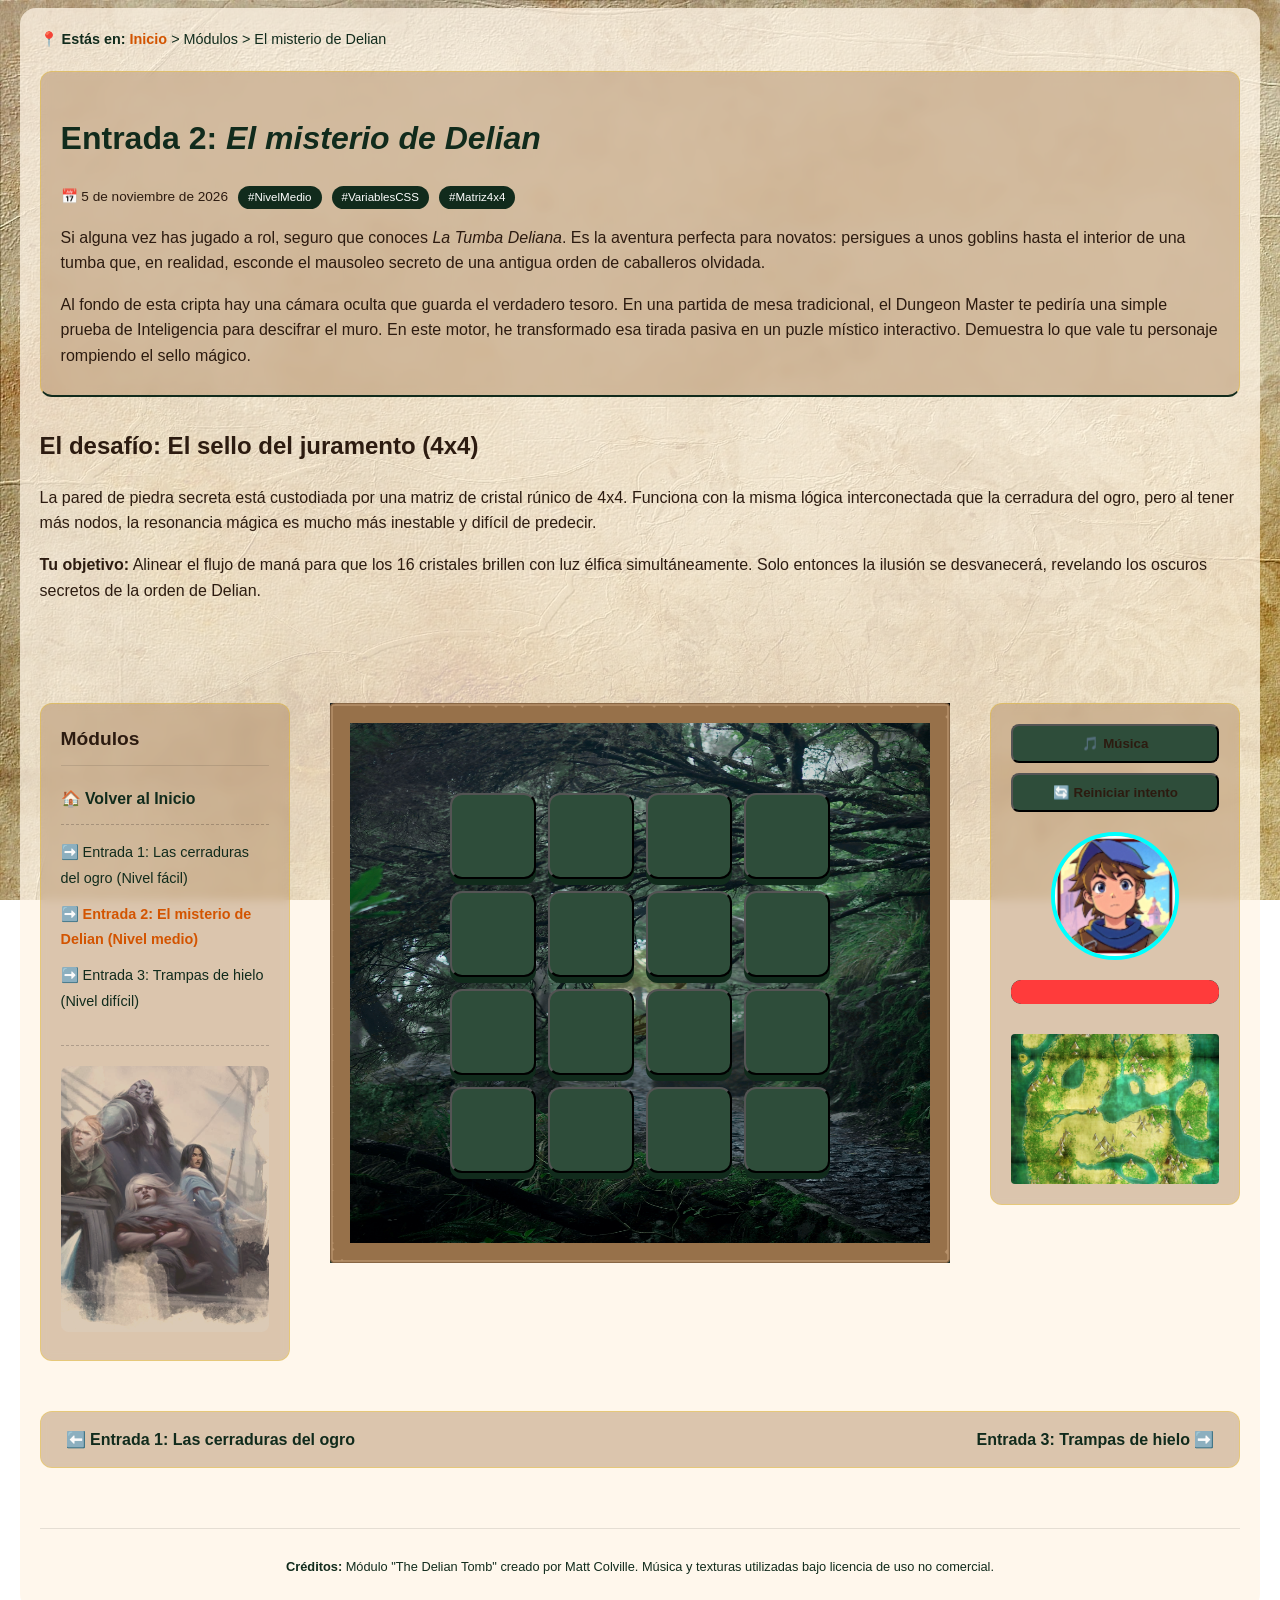
==== commit c456023f: "feat: added new navigation to previous and next pages, inserted dates and tags and improved StoryWea" ====
--- a/delian.html
+++ b/delian.html
@@ -19,6 +19,12 @@
 
             <header class="modern-panel header-module">
                 <h1 style="color: var(--color-dark-wood);">Entrada 2: <em>El misterio de Delian</em></h1>
+                <div class="post-meta">
+                    <time datetime="2026-11-05">📅 5 de noviembre de 2026</time>
+                    <span class="tag">#NivelMedio</span>
+                    <span class="tag">#VariablesCSS</span>
+                    <span class="tag">#Matriz4x4</span>
+                </div>
                 <p>Si alguna vez has jugado a rol, seguro que conoces <em>La Tumba Deliana</em>. Es la aventura perfecta
                     para novatos: persigues a unos goblins hasta el interior de una tumba que, en realidad, esconde el
                     mausoleo secreto de una antigua orden de caballeros olvidada.</p>
@@ -89,6 +95,12 @@
                 <img src="assets/minimap.jpg" alt="Minimap">
             </div>
         </aside>
+
+        <nav class="modern-panel post-navigation" aria-label="Navegación entre entradas">
+            <a href="ogre.html">⬅️ Entrada 1: Las cerraduras del ogro</a>
+            <a href="frozen.html">Entrada 3: Trampas de hielo ➡️</a>
+        </nav>
+
         <footer
             style="grid-column: 1 / -1; margin-top: 20px; text-align: center; font-size: 0.8em; color: var(--color-dark-wood); border-top: 1px solid rgba(0,0,0,0.1); padding-top: 15px;">
             <p><strong>Créditos:</strong> Módulo "The Delian Tomb" creado por Matt Colville. Música y texturas
--- a/css/styles.css
+++ b/css/styles.css
@@ -434,4 +434,42 @@
 .frozen-theme .avatar-frozen {
     filter: grayscale(100%) sepia(100%) hue-rotate(180deg) saturate(300%) brightness(0.8);
     transition: filter 0.5s ease;
+}
+
+/* --- BLOG METADATA & TAGS --- */
+.post-meta {
+    font-size: 0.85em;
+    margin-bottom: 15px;
+    display: flex;
+    gap: 10px;
+    align-items: center;
+    flex-wrap: wrap;
+}
+
+.tag {
+    background-color: var(--color-dark-wood);
+    color: #fff;
+    padding: 2px 10px;
+    border-radius: 12px;
+    font-size: 0.85em;
+}
+
+/* --- SEQUENTIAL POST NAVIGATION --- */
+.post-navigation {
+    grid-column: 1 /-1;
+    display: flex;
+    justify-content: space-between;
+    padding: 15px 25px;
+    margin-top: 10px;
+}
+
+.post-navigation a {
+    color: var(--color-dark-wood);
+    text-decoration: none;
+    font-weight: bold;
+    transition: color 0.2s;
+}
+
+.post-navigation a:hover {
+    color: #d35400;
 }
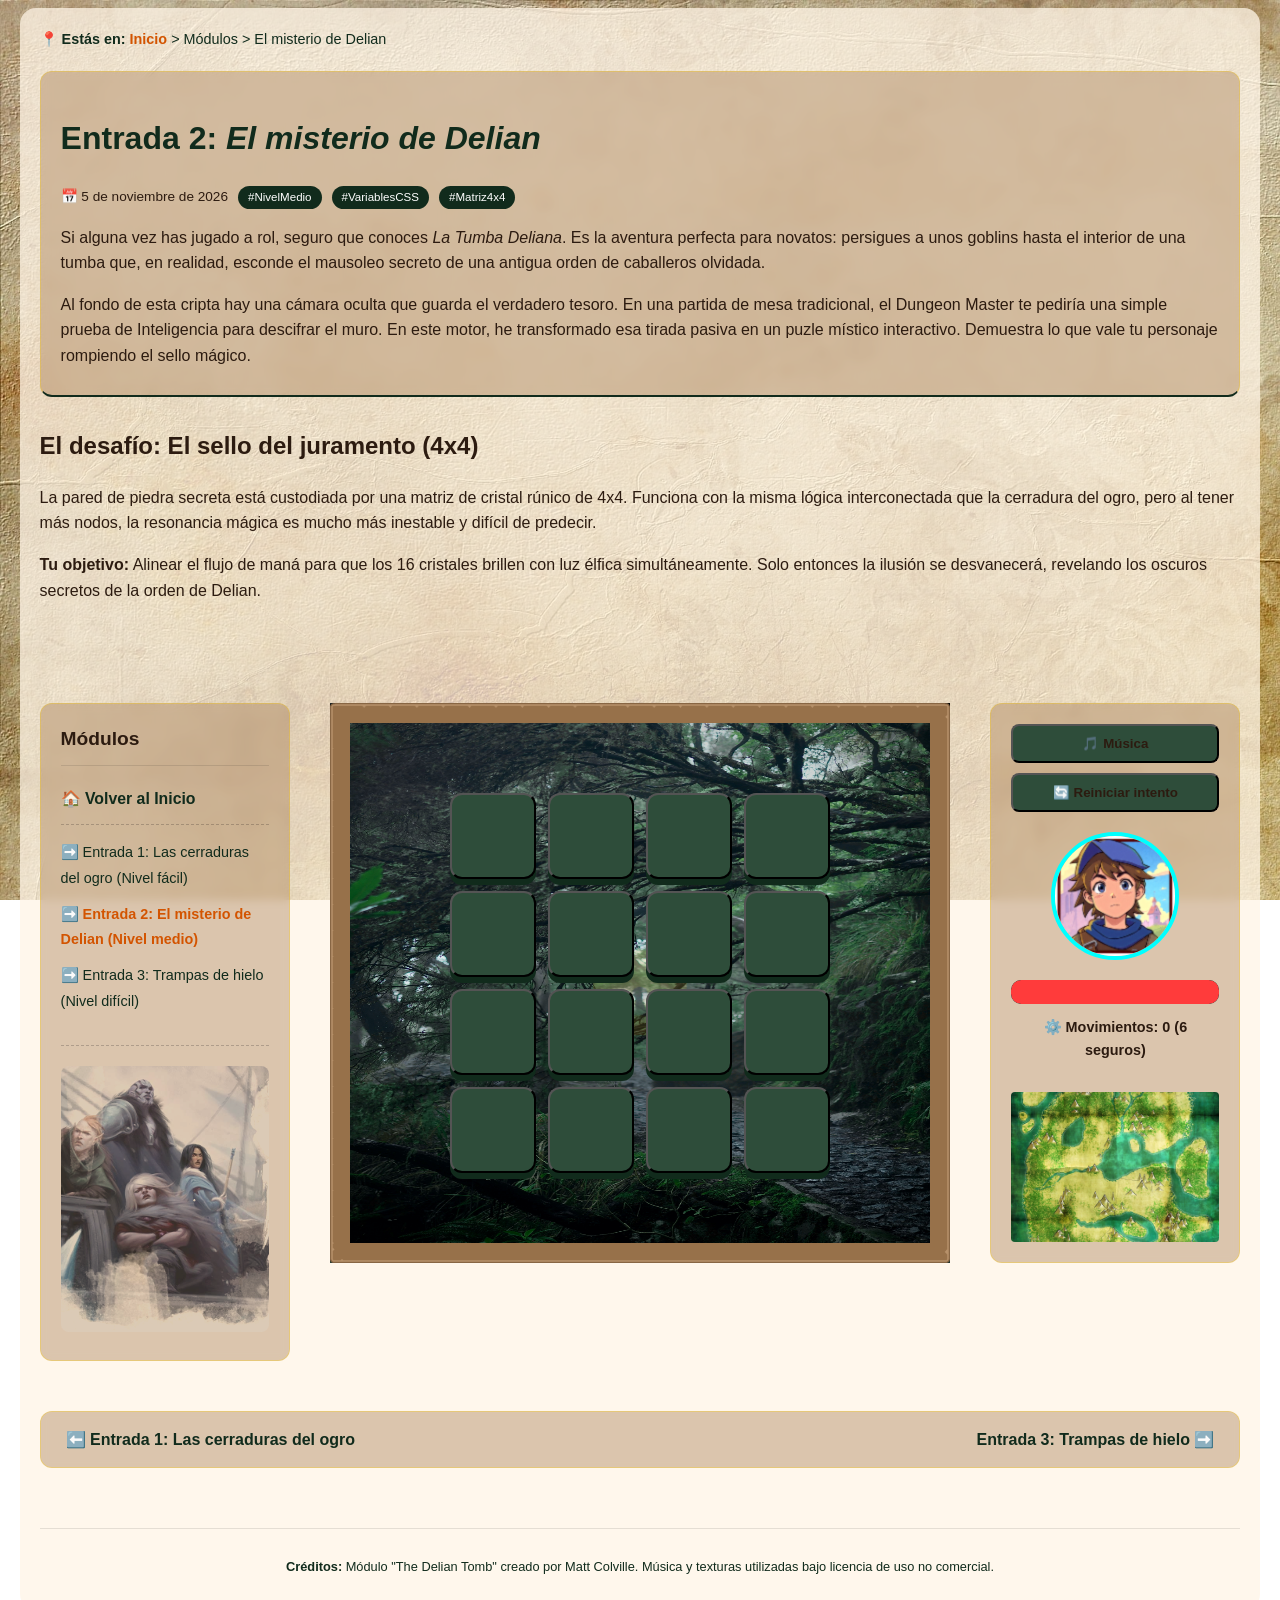
==== commit 7b54c3ce: "feat: added live HUD status counter and technical devlog notes to module pages" ====
--- a/delian.html
+++ b/delian.html
@@ -91,6 +91,9 @@
             <div class="life-bar-container">
                 <div class="life-bar-fill" id="bar-life" style="width: 100%;"></div>
             </div>
+            <div id="hud-status" style="text-align: center; font-weight: bold; font-size: 0.9em; margin: 12px 0 0 0;">
+                <p></p>
+            </div>
             <div class="minimap-container">
                 <img src="assets/minimap.jpg" alt="Minimap">
             </div>
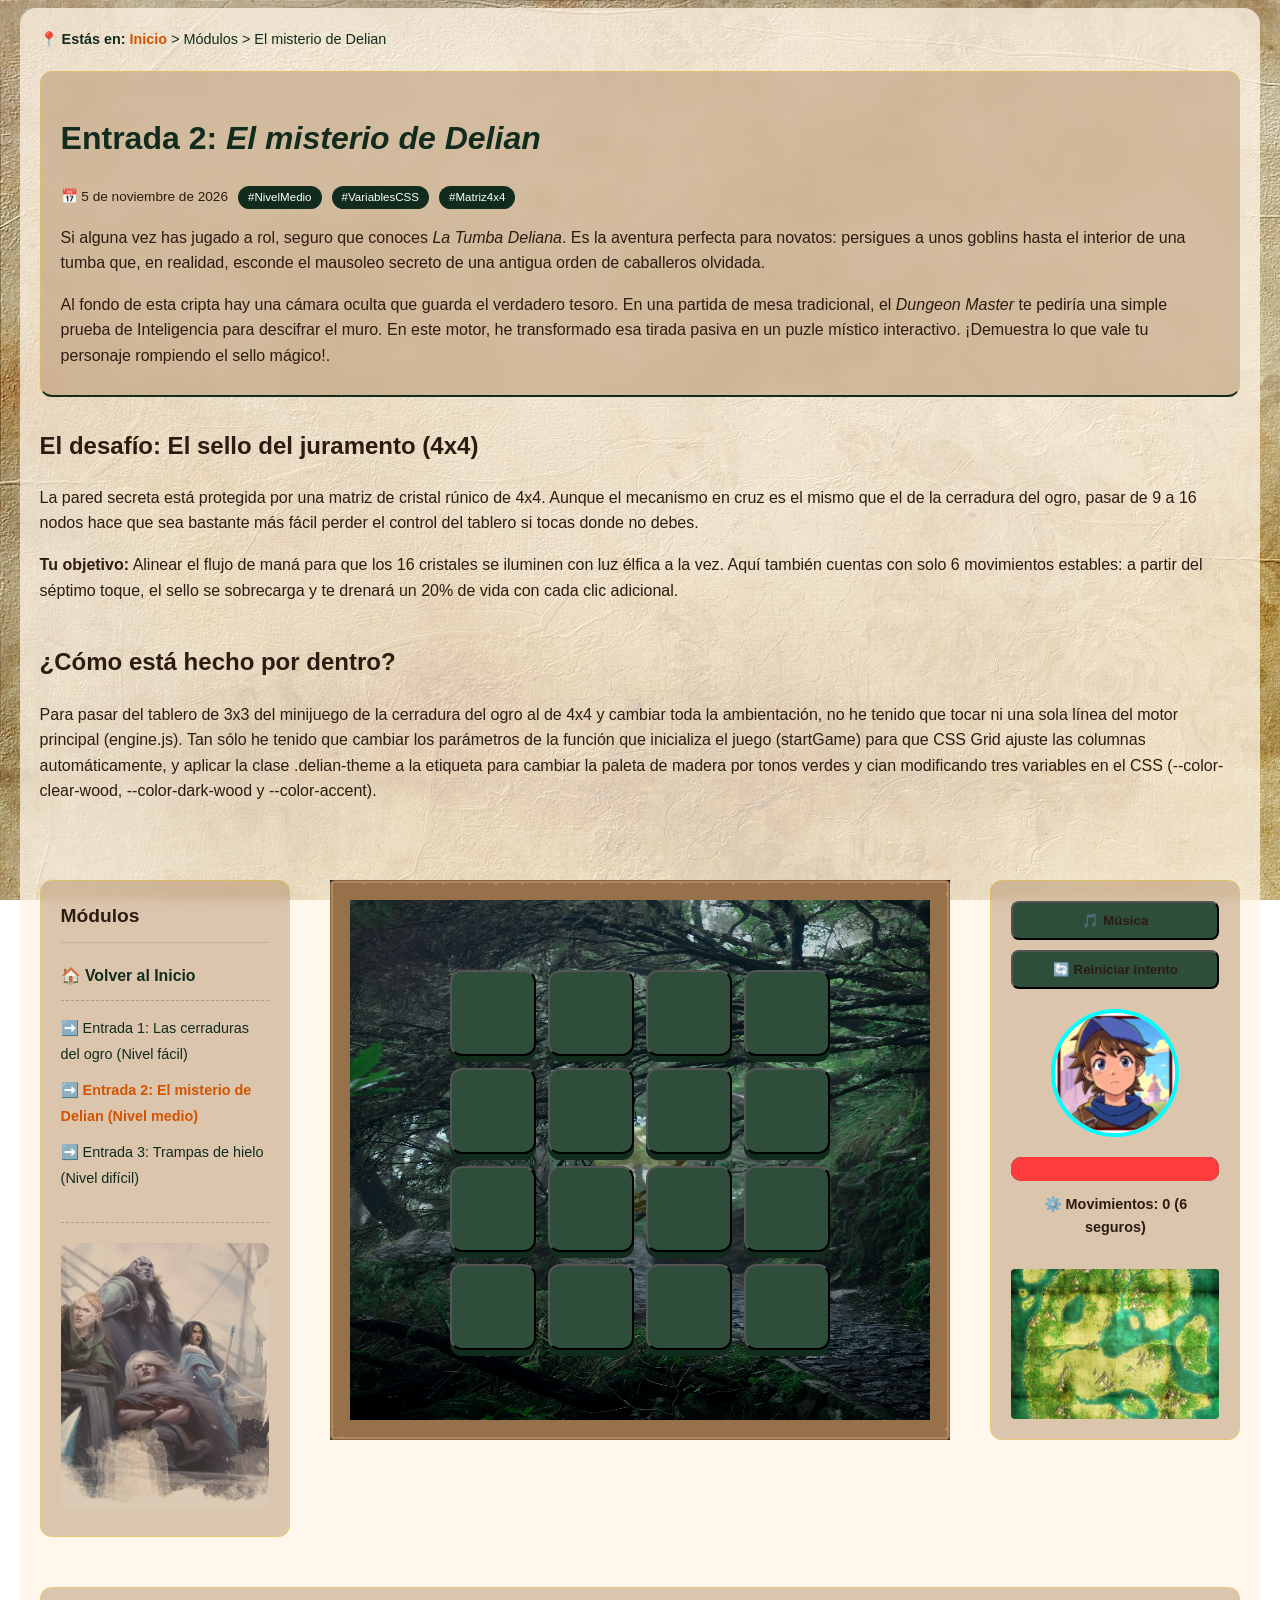
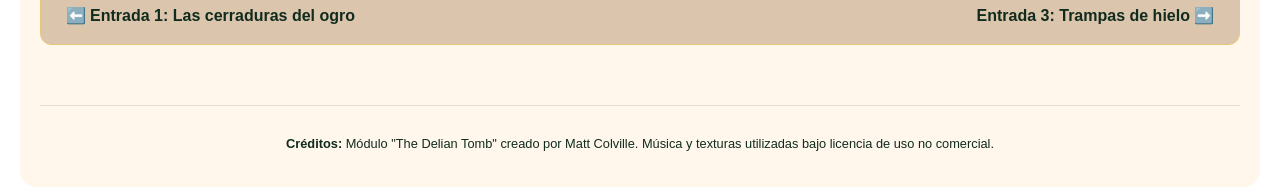
==== commit 8dda80ee: "Changed minigames descriptions in HTML files" ====
--- a/delian.html
+++ b/delian.html
@@ -29,19 +29,32 @@
                     para novatos: persigues a unos goblins hasta el interior de una tumba que, en realidad, esconde el
                     mausoleo secreto de una antigua orden de caballeros olvidada.</p>
                 <p>Al fondo de esta cripta hay una cámara oculta que guarda el verdadero tesoro. En una partida de mesa
-                    tradicional, el Dungeon Master te pediría una simple prueba de Inteligencia para descifrar el muro.
-                    En este motor, he transformado esa tirada pasiva en un puzle místico interactivo. Demuestra lo que
-                    vale tu personaje rompiendo el sello mágico.</p>
+                    tradicional, el <em>Dungeon Master</em> te pediría una simple prueba de Inteligencia para descifrar
+                    el muro.
+                    En este motor, he transformado esa tirada pasiva en un puzle místico interactivo. ¡Demuestra lo que
+                    vale tu personaje rompiendo el sello mágico!.</p>
             </header>
 
             <section class="text-section">
                 <h2>El desafío: El sello del juramento (4x4)</h2>
-                <p>La pared de piedra secreta está custodiada por una matriz de cristal rúnico de 4x4. Funciona con la
-                    misma lógica interconectada que la cerradura del ogro, pero al tener más nodos, la resonancia mágica
-                    es mucho más inestable y difícil de predecir.</p>
-                <p><strong>Tu objetivo:</strong> Alinear el flujo de maná para que los 16 cristales brillen con luz
-                    élfica simultáneamente. Solo entonces la ilusión se desvanecerá, revelando los oscuros secretos de
-                    la orden de Delian.</p>
+                <p>La pared secreta está protegida por una matriz de cristal rúnico de 4x4. Aunque el mecanismo en cruz
+                    es el mismo que el de la cerradura del ogro, pasar de 9 a 16 nodos hace que sea bastante más fácil
+                    perder el control del tablero si tocas donde no debes.</p>
+                <p><strong>Tu objetivo:</strong> Alinear el flujo de maná para que los 16 cristales se iluminen con luz
+                    élfica a la vez. Aquí también cuentas con solo 6 movimientos estables: a partir del séptimo toque,
+                    el sello se sobrecarga y te drenará un 20% de vida con cada clic adicional.</p>
+            </section>
+            <section>
+                <h2>¿Cómo está hecho por dentro?</h2>
+                <p>Para pasar del tablero de 3x3 del minijuego de la cerradura del ogro al de 4x4 y cambiar toda la
+                    ambientación, no he tenido que tocar ni una sola línea del motor principal (engine.js). Tan sólo he
+                    tenido que cambiar los parámetros de la función que inicializa el juego (startGame) para que CSS
+                    Grid ajuste las
+                    columnas automáticamente, y aplicar la clase .delian-theme a la etiqueta
+
+                    <body> para cambiar la paleta de madera por tonos verdes y cian modificando tres variables en el CSS
+                        (--color-clear-wood, --color-dark-wood y --color-accent).
+                </p>
             </section>
         </div>
 
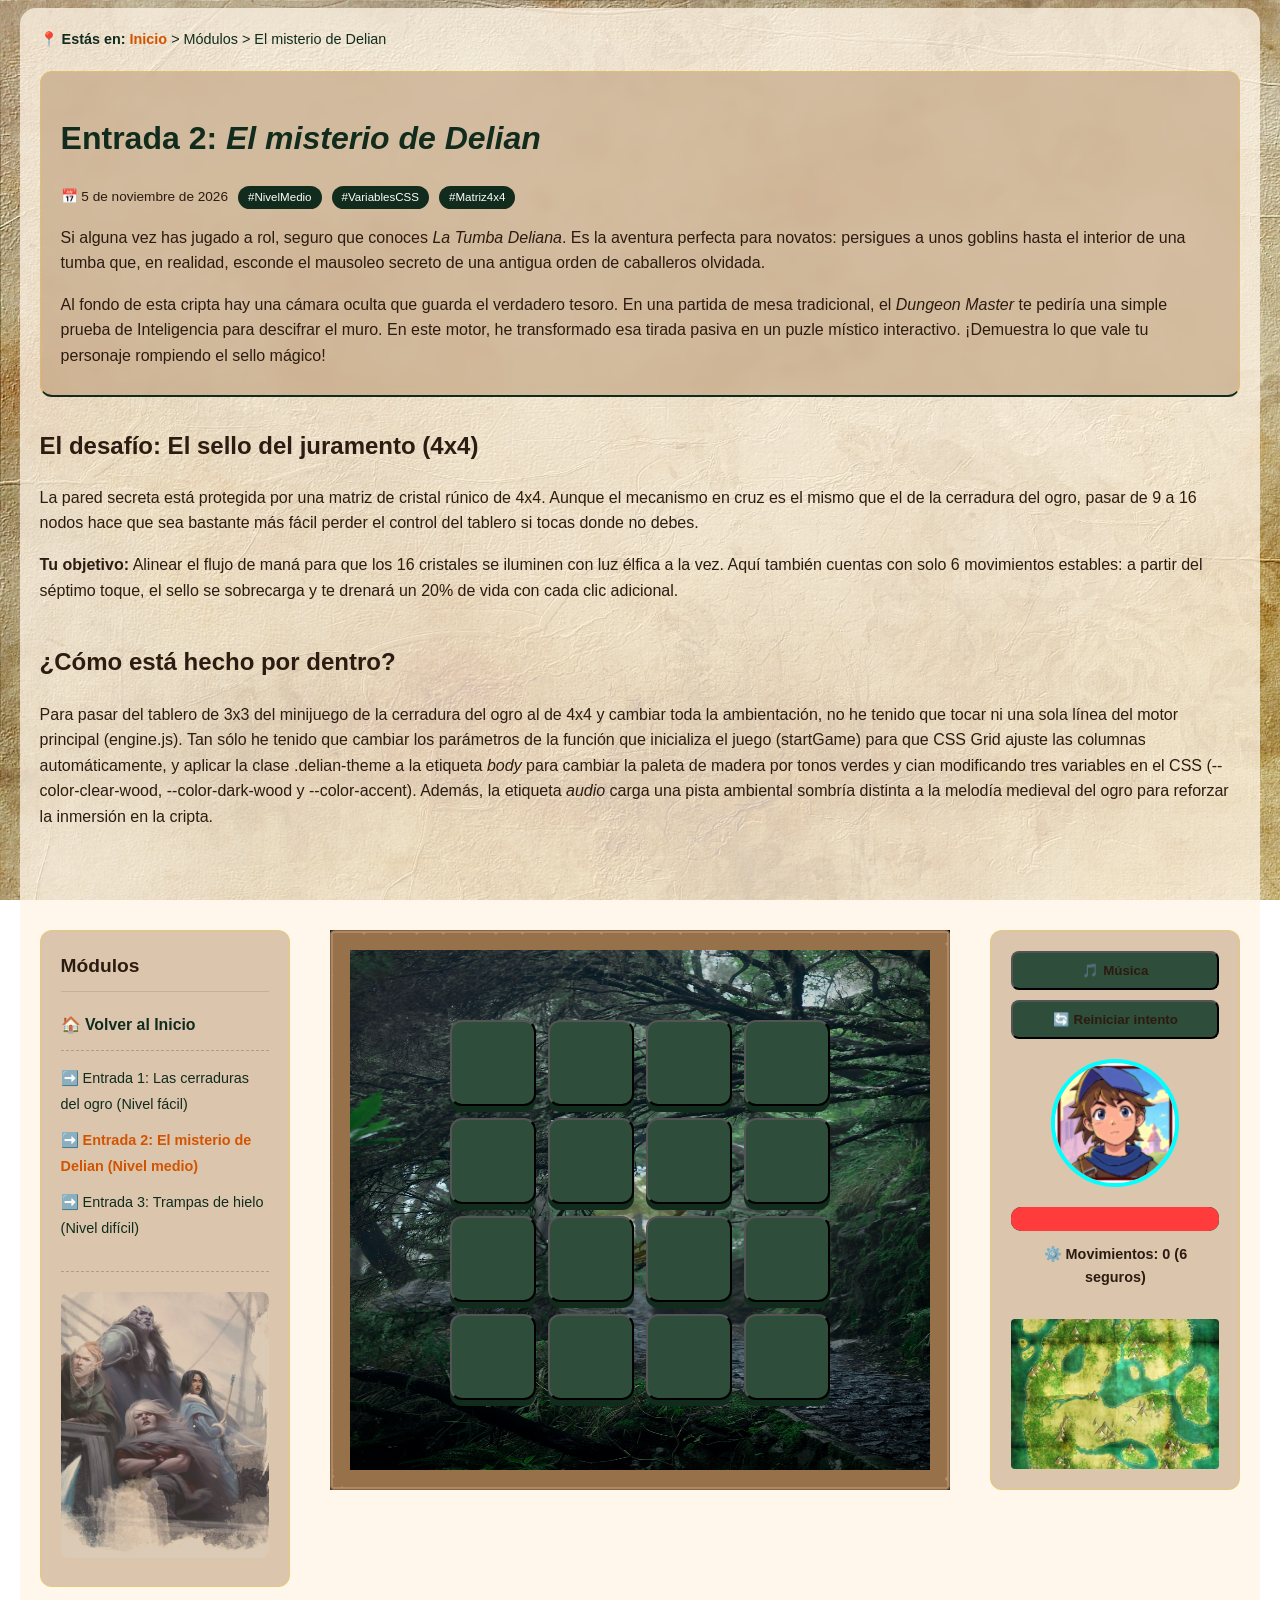
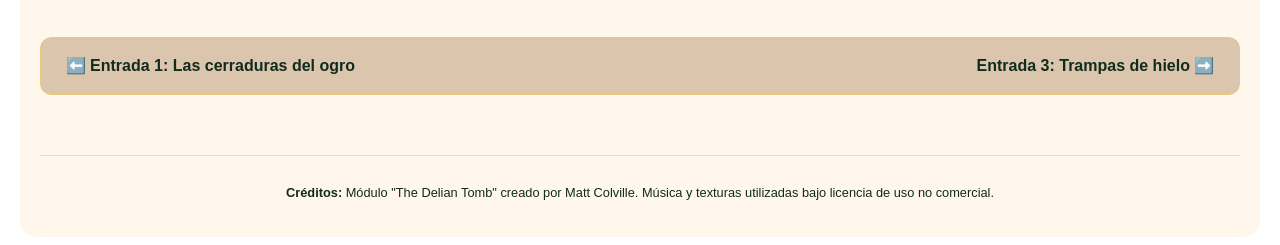
==== commit 68a87112: "Added minor changes in HTML descriptive paragraphs" ====
--- a/delian.html
+++ b/delian.html
@@ -32,7 +32,7 @@
                     tradicional, el <em>Dungeon Master</em> te pediría una simple prueba de Inteligencia para descifrar
                     el muro.
                     En este motor, he transformado esa tirada pasiva en un puzle místico interactivo. ¡Demuestra lo que
-                    vale tu personaje rompiendo el sello mágico!.</p>
+                    vale tu personaje rompiendo el sello mágico!</p>
             </header>
 
             <section class="text-section">
@@ -44,7 +44,7 @@
                     élfica a la vez. Aquí también cuentas con solo 6 movimientos estables: a partir del séptimo toque,
                     el sello se sobrecarga y te drenará un 20% de vida con cada clic adicional.</p>
             </section>
-            <section>
+            <section class="text-section">
                 <h2>¿Cómo está hecho por dentro?</h2>
                 <p>Para pasar del tablero de 3x3 del minijuego de la cerradura del ogro al de 4x4 y cambiar toda la
                     ambientación, no he tenido que tocar ni una sola línea del motor principal (engine.js). Tan sólo he
@@ -52,8 +52,12 @@
                     Grid ajuste las
                     columnas automáticamente, y aplicar la clase .delian-theme a la etiqueta
 
-                    <body> para cambiar la paleta de madera por tonos verdes y cian modificando tres variables en el CSS
-                        (--color-clear-wood, --color-dark-wood y --color-accent).
+                    <em>body</em> para cambiar la paleta de madera por tonos verdes y cian modificando tres variables en
+                    el CSS
+                    (--color-clear-wood, --color-dark-wood y --color-accent).
+                    Además, la etiqueta <em>audio</em> carga una pista ambiental sombría distinta a la melodía
+                    medieval
+                    del ogro para reforzar la inmersión en la cripta.
                 </p>
             </section>
         </div>
